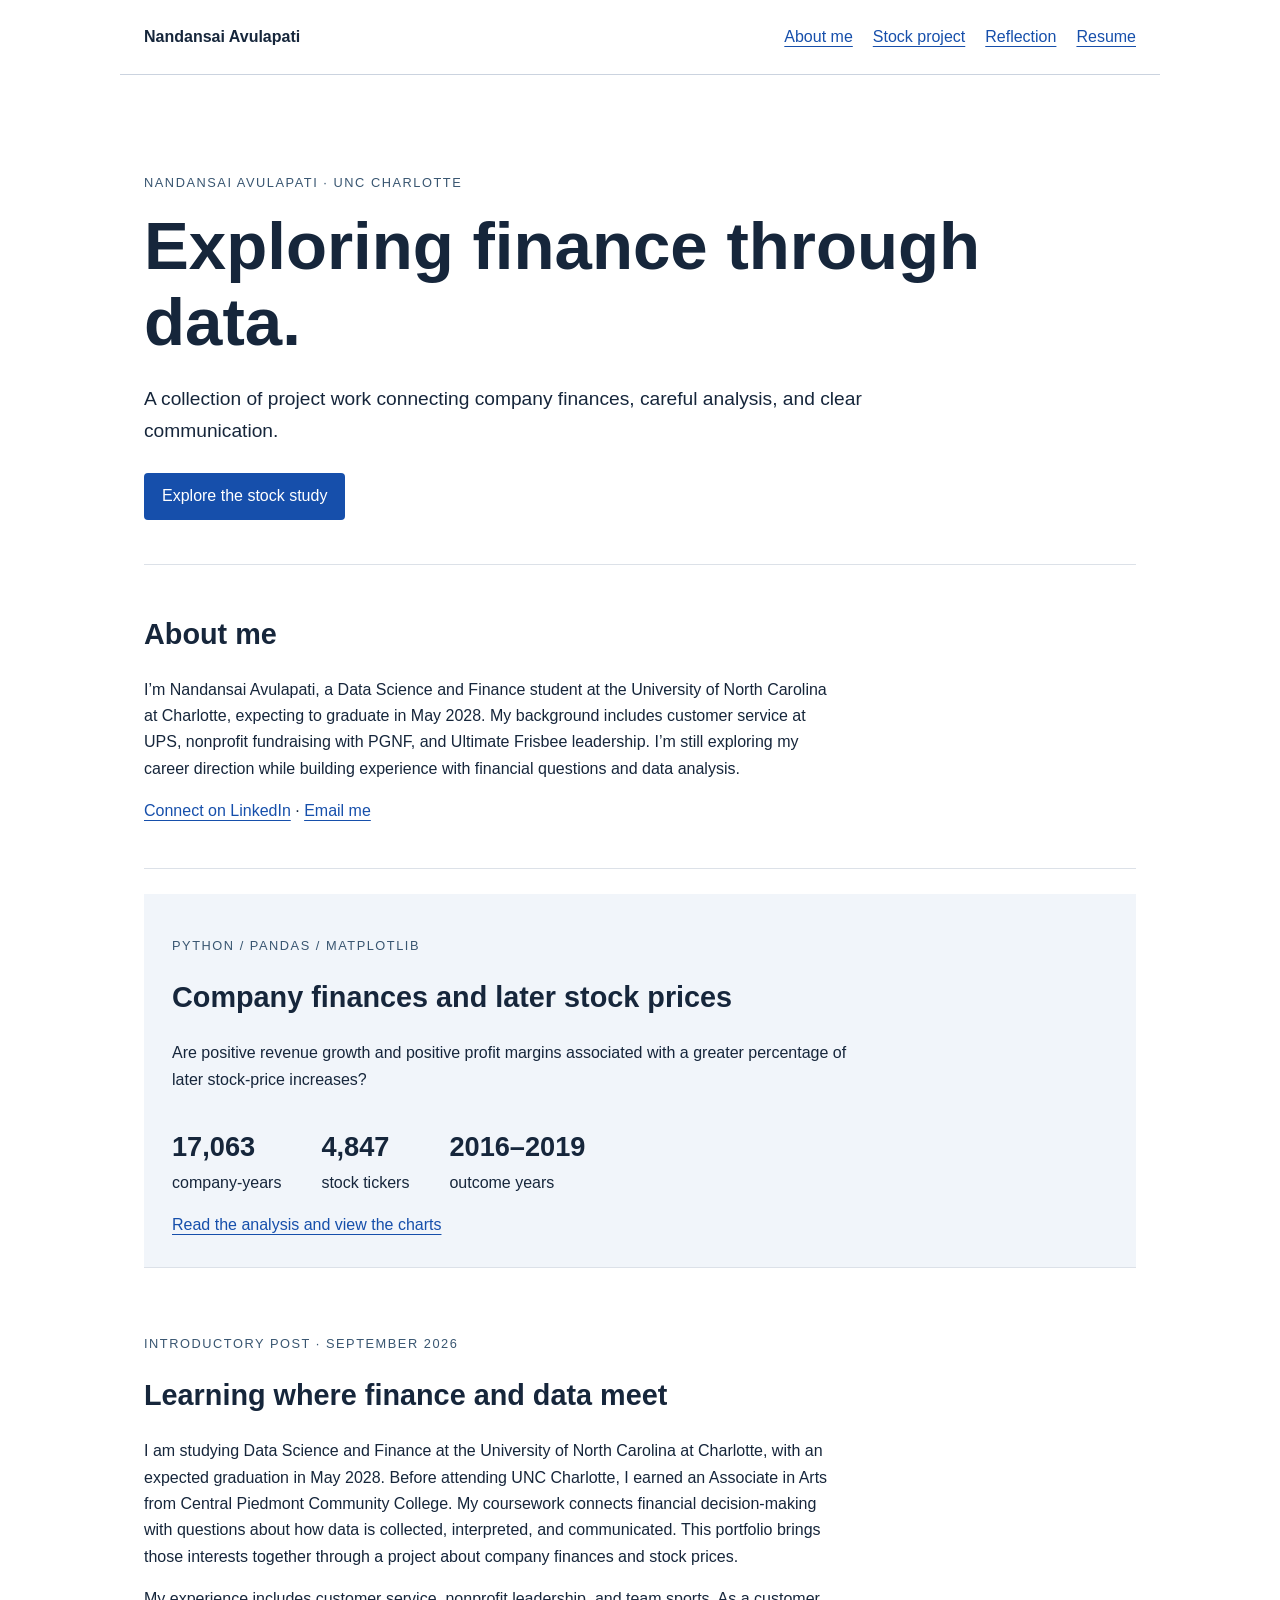
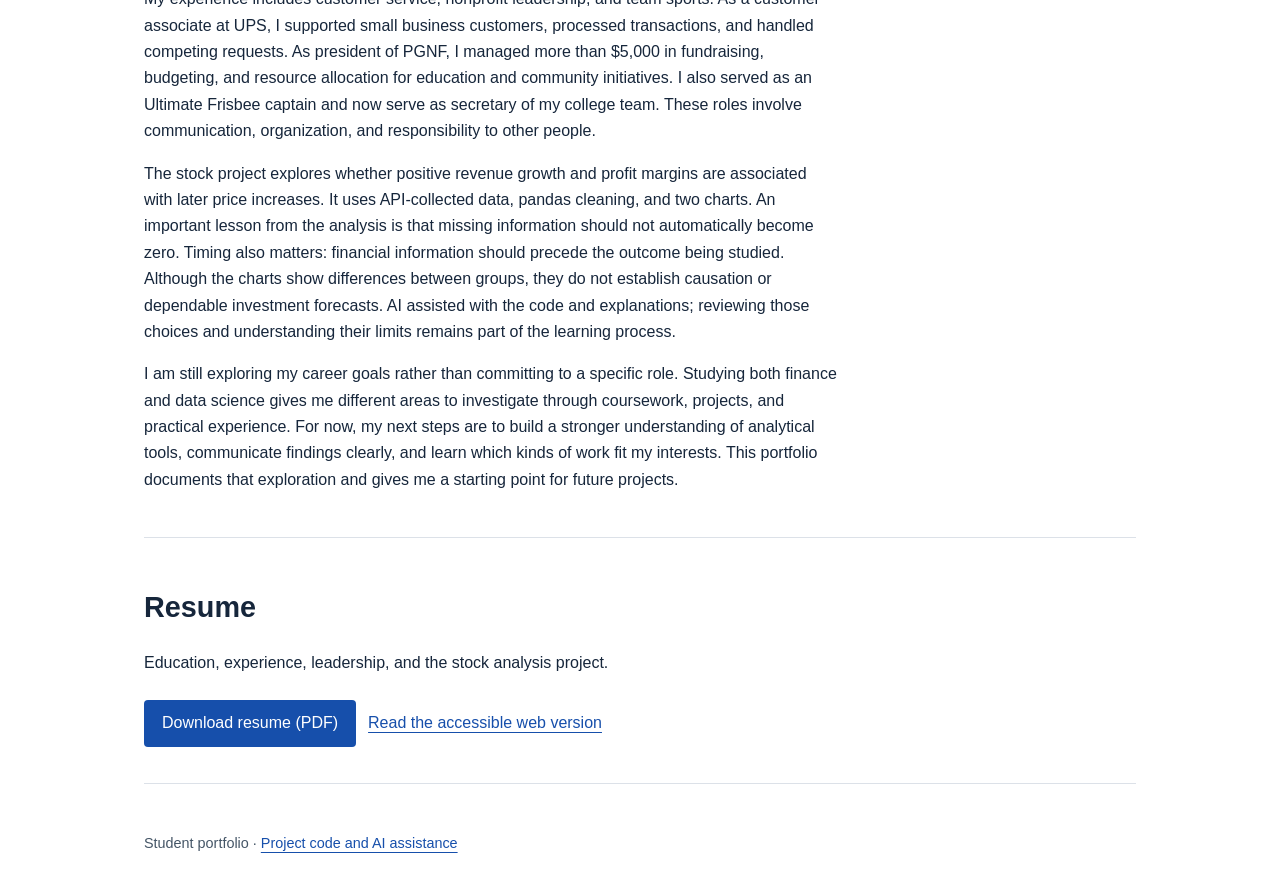
==== index.html @ 01fb9131 "Publish portfolio with resume and beginner stock analysis" ====
<!doctype html><html lang="en"><head><meta charset="utf-8"><meta name="viewport" content="width=device-width, initial-scale=1"><title>Nandansai Avulapati | Finance and data</title><meta name="description" content="A student portfolio exploring company finances and later stock prices."><link rel="stylesheet" href="style.css"></head><body><a href="#main" class="skip">Skip to content</a><header><a class="brand" href="index.html">Nandansai Avulapati</a><nav aria-label="Main navigation"><a href="#about">About me</a><a href="project.html">Stock project</a><a href="#reflection">Reflection</a><a href="#resume">Resume</a></nav></header><main id="main"><section class="hero"><p class="eyebrow">Nandansai Avulapati · UNC Charlotte</p><h1>Exploring finance through data.</h1><p class="lead">A collection of project work connecting company finances, careful analysis, and clear communication.</p><a class="button" href="project.html">Explore the stock study</a></section><section id="about"><h2>About me</h2><p>I’m Nandansai Avulapati, a Data Science and Finance student at the University of North Carolina at Charlotte, expecting to graduate in May 2028. My background includes customer service at UPS, nonprofit fundraising with PGNF, and Ultimate Frisbee leadership. I’m still exploring my career direction while building experience with financial questions and data analysis.</p><p><a href="https://www.linkedin.com/in/nandansai-avula">Connect on LinkedIn</a> · <a href="mailto:nandansaiavulapati@gmail.com">Email me</a></p></section><section class="project"><p class="eyebrow">Python / pandas / matplotlib</p><h2>Company finances and later stock prices</h2><p>Are positive revenue growth and positive profit margins associated with a greater percentage of later stock-price increases?</p><div class="metrics"><p><strong>17,063</strong>company-years</p><p><strong>4,847</strong>stock tickers</p><p><strong>2016–2019</strong>outcome years</p></div><a href="project.html">Read the analysis and view the charts</a></section><section id="reflection"><p class="eyebrow">Introductory post · September 2026</p><h2>Learning where finance and data meet</h2><article><p>I am studying Data Science and Finance at the University of North Carolina at Charlotte, with an expected graduation in May 2028. Before attending UNC Charlotte, I earned an Associate in Arts from Central Piedmont Community College. My coursework connects financial decision-making with questions about how data is collected, interpreted, and communicated. This portfolio brings those interests together through a project about company finances and stock prices.</p><p>My experience includes customer service, nonprofit leadership, and team sports. As a customer associate at UPS, I supported small business customers, processed transactions, and handled competing requests. As president of PGNF, I managed more than $5,000 in fundraising, budgeting, and resource allocation for education and community initiatives. I also served as an Ultimate Frisbee captain and now serve as secretary of my college team. These roles involve communication, organization, and responsibility to other people.</p><p>The stock project explores whether positive revenue growth and profit margins are associated with later price increases. It uses API-collected data, pandas cleaning, and two charts. An important lesson from the analysis is that missing information should not automatically become zero. Timing also matters: financial information should precede the outcome being studied. Although the charts show differences between groups, they do not establish causation or dependable investment forecasts. AI assisted with the code and explanations; reviewing those choices and understanding their limits remains part of the learning process.</p><p>I am still exploring my career goals rather than committing to a specific role. Studying both finance and data science gives me different areas to investigate through coursework, projects, and practical experience. For now, my next steps are to build a stronger understanding of analytical tools, communicate findings clearly, and learn which kinds of work fit my interests. This portfolio documents that exploration and gives me a starting point for future projects.</p></article></section><section id="resume"><h2>Resume</h2><p>Education, experience, leadership, and the stock analysis project.</p><a class="button" href="Nandansai_Avulapati_Resume.pdf" download>Download resume (PDF)</a><a href="resume.html">Read the accessible web version</a></section></main><footer>Student portfolio · <a href="project.html#code">Project code and AI assistance</a></footer></body></html>
---- style.css ----
:root{font-family:Arial,sans-serif;color:#16263b;background:#fff;line-height:1.65}*{box-sizing:border-box}body{margin:0}a{color:#164fab;text-underline-offset:4px}a:focus-visible{outline:3px solid #c64d00;outline-offset:5px}header,main,footer{max-width:1040px;margin:auto;padding:24px}header{display:flex;justify-content:space-between;gap:24px;align-items:center;border-bottom:1px solid #cbd3df}nav{display:flex;flex-wrap:wrap;gap:20px}.brand{font-weight:bold;color:#16263b;text-decoration:none}.hero{padding:60px 0 36px}.eyebrow{text-transform:uppercase;letter-spacing:.12em;font-size:.8rem;color:#395671}h1{font-size:clamp(2.2rem,6vw,4.2rem);line-height:1.12;max-width:850px;margin:15px 0 24px}h2{font-size:1.8rem;line-height:1.25}h3{font-size:1.15rem}.lead{font-size:1.2rem;max-width:720px}section{padding:28px 0;border-bottom:1px solid #dce1e8}p,li{max-width:78ch}.button{display:inline-block;padding:10px 18px;background:#164fab;color:white;border-radius:4px;text-decoration:none;margin:8px 12px 8px 0}.notice{padding:14px 18px;border-left:4px solid #ad6500;background:#fff4dd}.project{background:#f1f5fa;padding:28px;margin:25px 0}.skip{position:absolute;left:-9999px}.skip:focus{left:12px;top:12px;background:white;padding:10px;z-index:10}img{display:block;width:100%;height:auto}figure{margin:30px 0}figcaption{padding:12px 0;color:#334b64}.metrics{display:flex;gap:40px;flex-wrap:wrap}.metrics strong{font-size:1.7rem;display:block}footer{font-size:.9rem;color:#456}article{max-width:780px}.draft{color:#824b00;font-weight:bold}@media(max-width:600px){header{display:block}nav{margin-top:16px;gap:14px}main,header,footer{padding:20px}.hero{padding-top:30px}.project{padding:20px}}
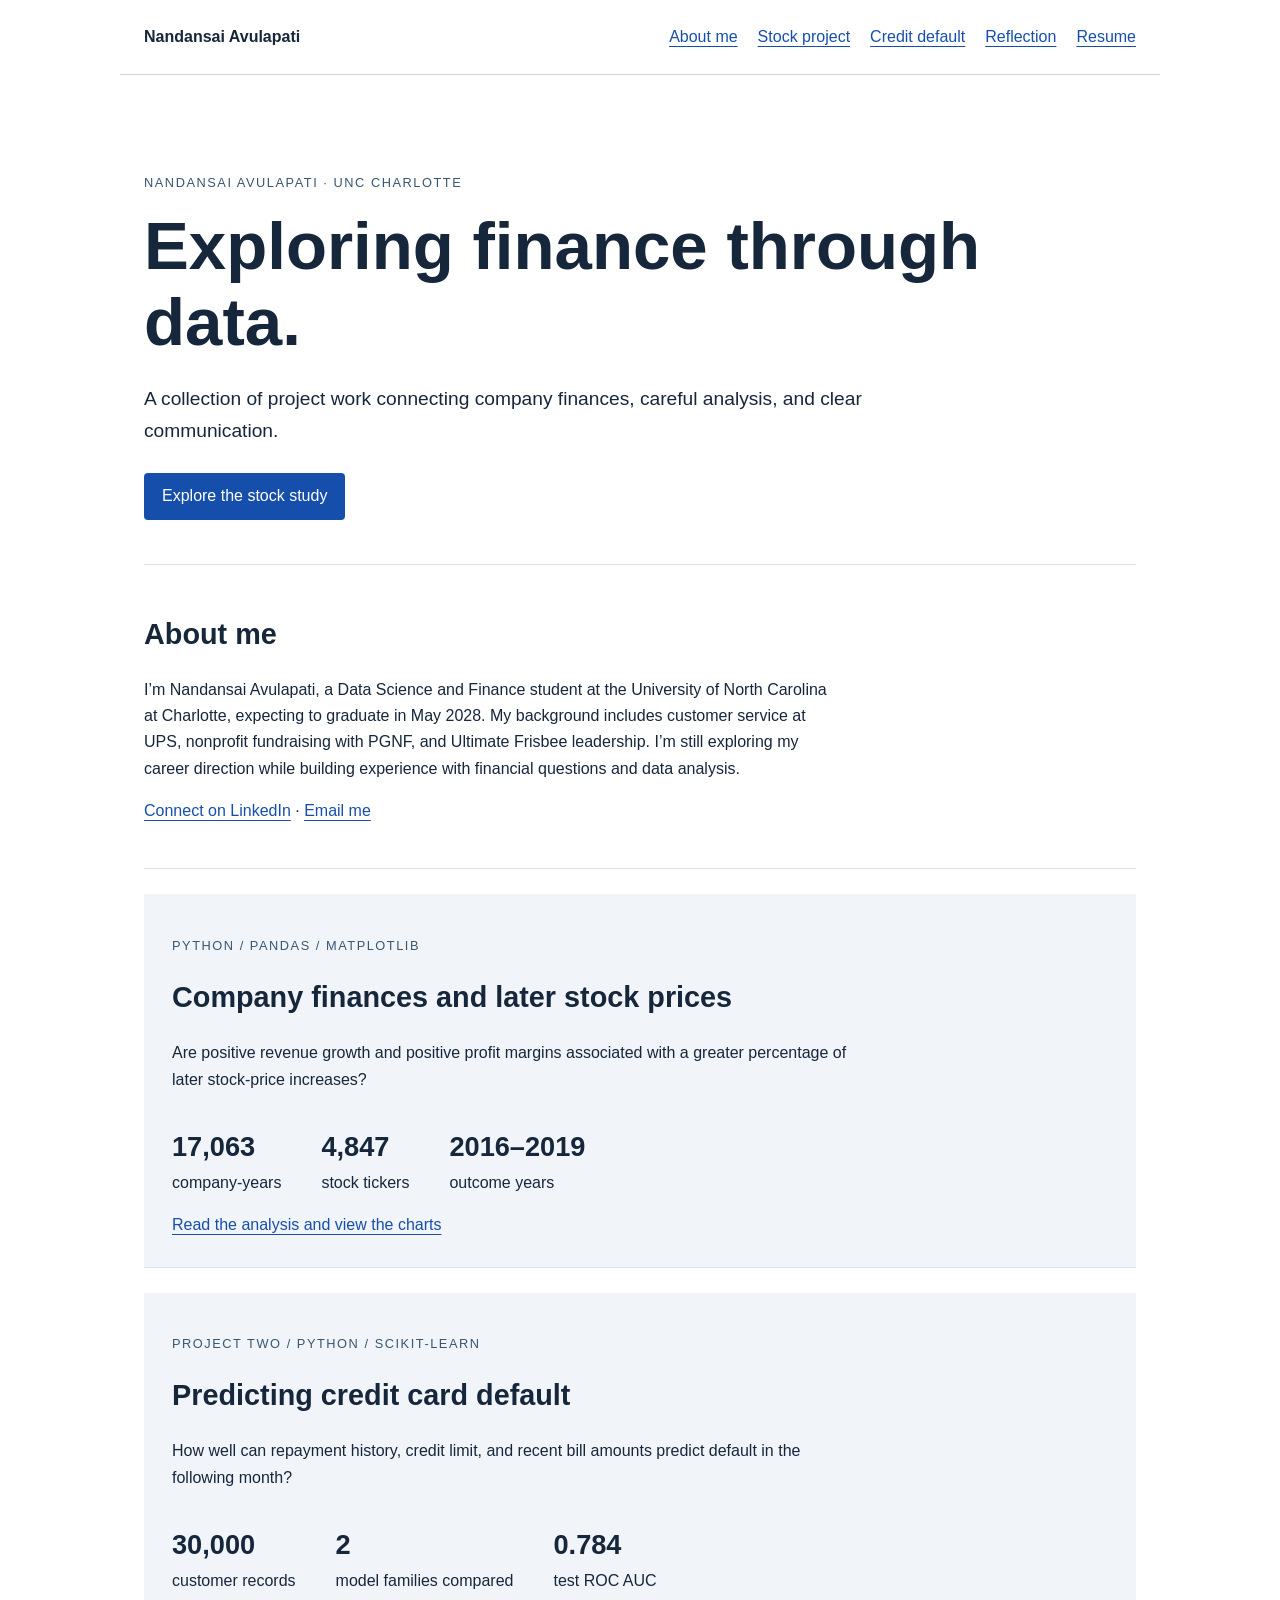
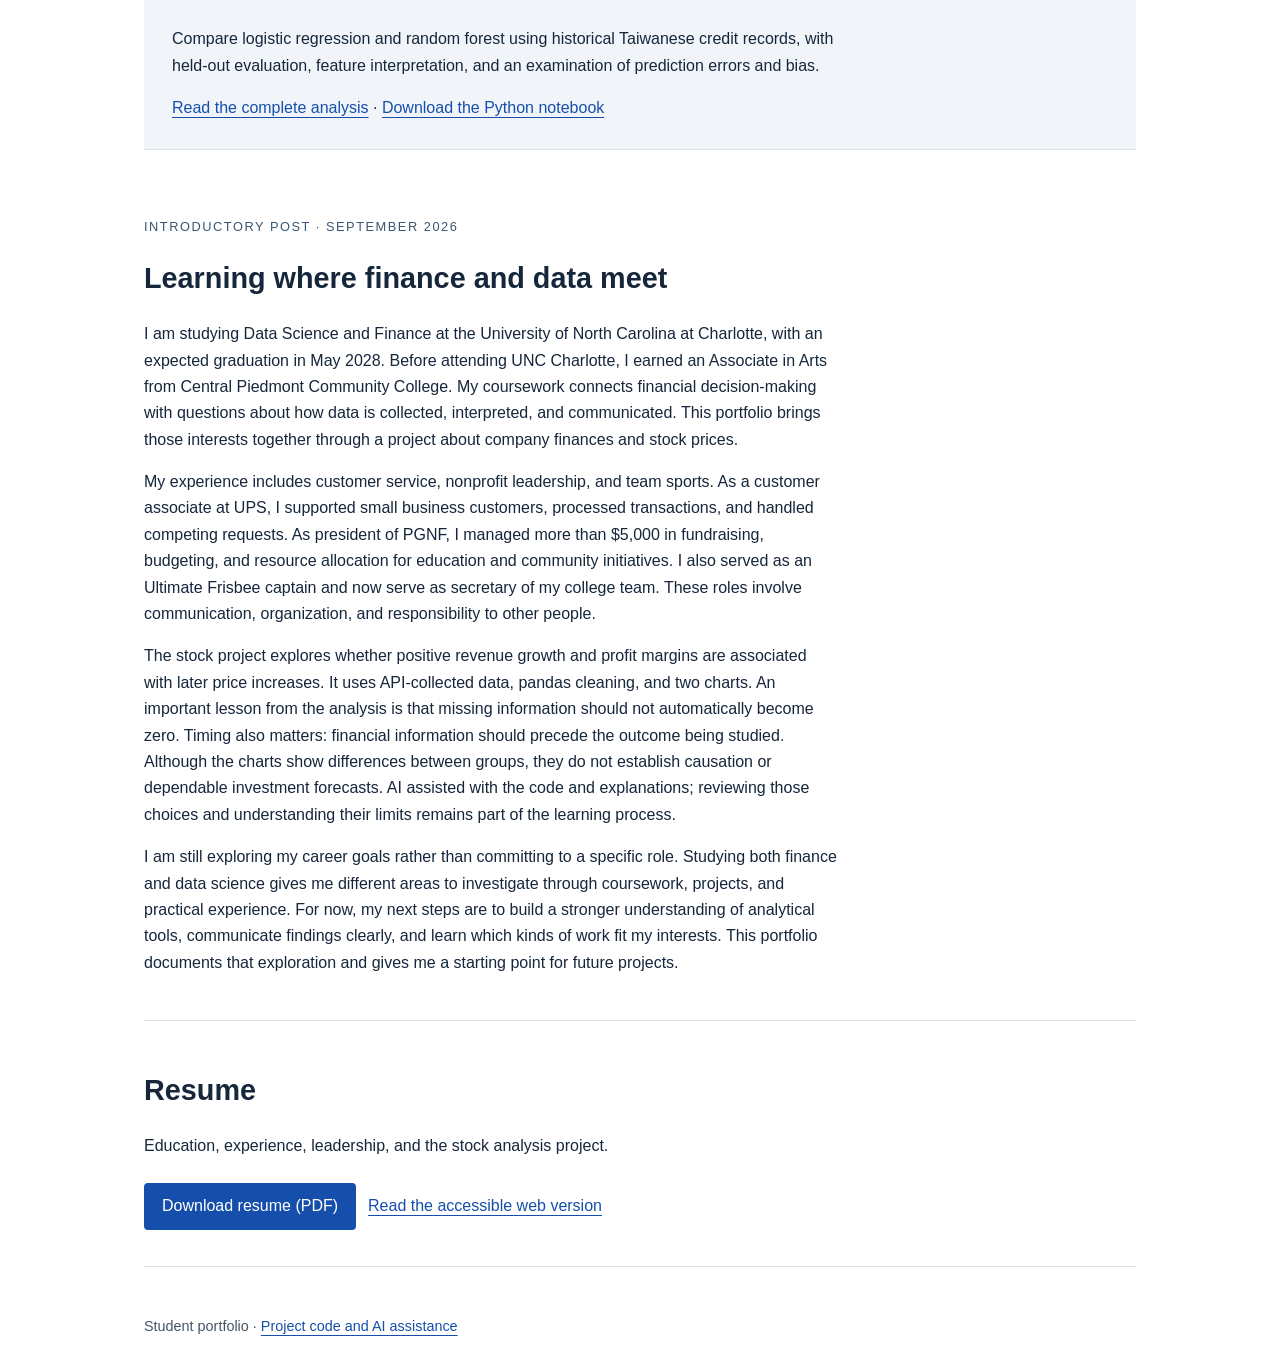
==== commit 45fe5c80: "Add credit card default machine learning project Add the executed analysis, notebook, public UCI dat" ====
--- a/index.html
+++ b/index.html
@@ -1 +1,2 @@
-<!doctype html><html lang="en"><head><meta charset="utf-8"><meta name="viewport" content="width=device-width, initial-scale=1"><title>Nandansai Avulapati | Finance and data</title><meta name="description" content="A student portfolio exploring company finances and later stock prices."><link rel="stylesheet" href="style.css"></head><body><a href="#main" class="skip">Skip to content</a><header><a class="brand" href="index.html">Nandansai Avulapati</a><nav aria-label="Main navigation"><a href="#about">About me</a><a href="project.html">Stock project</a><a href="#reflection">Reflection</a><a href="#resume">Resume</a></nav></header><main id="main"><section class="hero"><p class="eyebrow">Nandansai Avulapati · UNC Charlotte</p><h1>Exploring finance through data.</h1><p class="lead">A collection of project work connecting company finances, careful analysis, and clear communication.</p><a class="button" href="project.html">Explore the stock study</a></section><section id="about"><h2>About me</h2><p>I’m Nandansai Avulapati, a Data Science and Finance student at the University of North Carolina at Charlotte, expecting to graduate in May 2028. My background includes customer service at UPS, nonprofit fundraising with PGNF, and Ultimate Frisbee leadership. I’m still exploring my career direction while building experience with financial questions and data analysis.</p><p><a href="https://www.linkedin.com/in/nandansai-avula">Connect on LinkedIn</a> · <a href="mailto:nandansaiavulapati@gmail.com">Email me</a></p></section><section class="project"><p class="eyebrow">Python / pandas / matplotlib</p><h2>Company finances and later stock prices</h2><p>Are positive revenue growth and positive profit margins associated with a greater percentage of later stock-price increases?</p><div class="metrics"><p><strong>17,063</strong>company-years</p><p><strong>4,847</strong>stock tickers</p><p><strong>2016–2019</strong>outcome years</p></div><a href="project.html">Read the analysis and view the charts</a></section><section id="reflection"><p class="eyebrow">Introductory post · September 2026</p><h2>Learning where finance and data meet</h2><article><p>I am studying Data Science and Finance at the University of North Carolina at Charlotte, with an expected graduation in May 2028. Before attending UNC Charlotte, I earned an Associate in Arts from Central Piedmont Community College. My coursework connects financial decision-making with questions about how data is collected, interpreted, and communicated. This portfolio brings those interests together through a project about company finances and stock prices.</p><p>My experience includes customer service, nonprofit leadership, and team sports. As a customer associate at UPS, I supported small business customers, processed transactions, and handled competing requests. As president of PGNF, I managed more than $5,000 in fundraising, budgeting, and resource allocation for education and community initiatives. I also served as an Ultimate Frisbee captain and now serve as secretary of my college team. These roles involve communication, organization, and responsibility to other people.</p><p>The stock project explores whether positive revenue growth and profit margins are associated with later price increases. It uses API-collected data, pandas cleaning, and two charts. An important lesson from the analysis is that missing information should not automatically become zero. Timing also matters: financial information should precede the outcome being studied. Although the charts show differences between groups, they do not establish causation or dependable investment forecasts. AI assisted with the code and explanations; reviewing those choices and understanding their limits remains part of the learning process.</p><p>I am still exploring my career goals rather than committing to a specific role. Studying both finance and data science gives me different areas to investigate through coursework, projects, and practical experience. For now, my next steps are to build a stronger understanding of analytical tools, communicate findings clearly, and learn which kinds of work fit my interests. This portfolio documents that exploration and gives me a starting point for future projects.</p></article></section><section id="resume"><h2>Resume</h2><p>Education, experience, leadership, and the stock analysis project.</p><a class="button" href="Nandansai_Avulapati_Resume.pdf" download>Download resume (PDF)</a><a href="resume.html">Read the accessible web version</a></section></main><footer>Student portfolio · <a href="project.html#code">Project code and AI assistance</a></footer></body></html>
+<!doctype html><html lang="en"><head><meta charset="utf-8"><meta name="viewport" content="width=device-width, initial-scale=1"><title>Nandansai Avulapati | Finance and data</title><meta name="description" content="A student portfolio exploring company finances and later stock prices."><link rel="stylesheet" href="style.css"></head><body><a href="#main" class="skip">Skip to content</a><header><a class="brand" href="index.html">Nandansai Avulapati</a><nav aria-label="Main navigation"><a href="#about">About me</a><a href="project.html">Stock project</a><a href="credit_card_default_report.html">Credit default</a><a href="#reflection">Reflection</a><a href="#resume">Resume</a></nav></header><main id="main"><section class="hero"><p class="eyebrow">Nandansai Avulapati · UNC Charlotte</p><h1>Exploring finance through data.</h1><p class="lead">A collection of project work connecting company finances, careful analysis, and clear communication.</p><a class="button" href="project.html">Explore the stock study</a></section><section id="about"><h2>About me</h2><p>I’m Nandansai Avulapati, a Data Science and Finance student at the University of North Carolina at Charlotte, expecting to graduate in May 2028. My background includes customer service at UPS, nonprofit fundraising with PGNF, and Ultimate Frisbee leadership. I’m still exploring my career direction while building experience with financial questions and data analysis.</p><p><a href="https://www.linkedin.com/in/nandansai-avula">Connect on LinkedIn</a> · <a href="mailto:nandansaiavulapati@gmail.com">Email me</a></p></section><section class="project"><p class="eyebrow">Python / pandas / matplotlib</p><h2>Company finances and later stock prices</h2><p>Are positive revenue growth and positive profit margins associated with a greater percentage of later stock-price increases?</p><div class="metrics"><p><strong>17,063</strong>company-years</p><p><strong>4,847</strong>stock tickers</p><p><strong>2016–2019</strong>outcome years</p></div><a href="project.html">Read the analysis and view the charts</a></section><section class="project" id="credit-default"><p class="eyebrow">Project two / Python / scikit-learn</p><h2>Predicting credit card default</h2><p>How well can repayment history, credit limit, and recent bill amounts predict default in the following month?</p><div class="metrics"><p><strong>30,000</strong>customer records</p><p><strong>2</strong>model families compared</p><p><strong>0.784</strong>test ROC AUC</p></div><p>Compare logistic regression and random forest using historical Taiwanese credit records, with held-out evaluation, feature interpretation, and an examination of prediction errors and bias.</p><a href="credit_card_default_report.html">Read the complete analysis</a> · <a href="credit_card_default_complete.ipynb" download>Download the Python notebook</a></section><section id="reflection"><p class="eyebrow">Introductory post · September 2026</p><h2>Learning where finance and data meet</h2><article><p>I am studying Data Science and Finance at the University of North Carolina at Charlotte, with an expected graduation in May 2028. Before attending UNC Charlotte, I earned an Associate in Arts from Central Piedmont Community College. My coursework connects financial decision-making with questions about how data is collected, interpreted, and communicated. This portfolio brings those interests together through a project about company finances and stock prices.</p><p>My experience includes customer service, nonprofit leadership, and team sports. As a customer associate at UPS, I supported small business customers, processed transactions, and handled competing requests. As president of PGNF, I managed more than $5,000 in fundraising, budgeting, and resource allocation for education and community initiatives. I also served as an Ultimate Frisbee captain and now serve as secretary of my college team. These roles involve communication, organization, and responsibility to other people.</p><p>The stock project explores whether positive revenue growth and profit margins are associated with later price increases. It uses API-collected data, pandas cleaning, and two charts. An important lesson from the analysis is that missing information should not automatically become zero. Timing also matters: financial information should precede the outcome being studied. Although the charts show differences between groups, they do not establish causation or dependable investment forecasts. AI assisted with the code and explanations; reviewing those choices and understanding their limits remains part of the learning process.</p><p>I am still exploring my career goals rather than committing to a specific role. Studying both finance and data science gives me different areas to investigate through coursework, projects, and practical experience. For now, my next steps are to build a stronger understanding of analytical tools, communicate findings clearly, and learn which kinds of work fit my interests. This portfolio documents that exploration and gives me a starting point for future projects.</p></article></section><section id="resume"><h2>Resume</h2><p>Education, experience, leadership, and the stock analysis project.</p><a class="button" href="Nandansai_Avulapati_Resume_Template.pdf" download>Download resume (PDF)</a><a href="resume.html">Read the accessible web version</a></section></main><footer>Student portfolio · <a href="project.html#code">Project code and AI assistance</a></footer></body></html>
+
